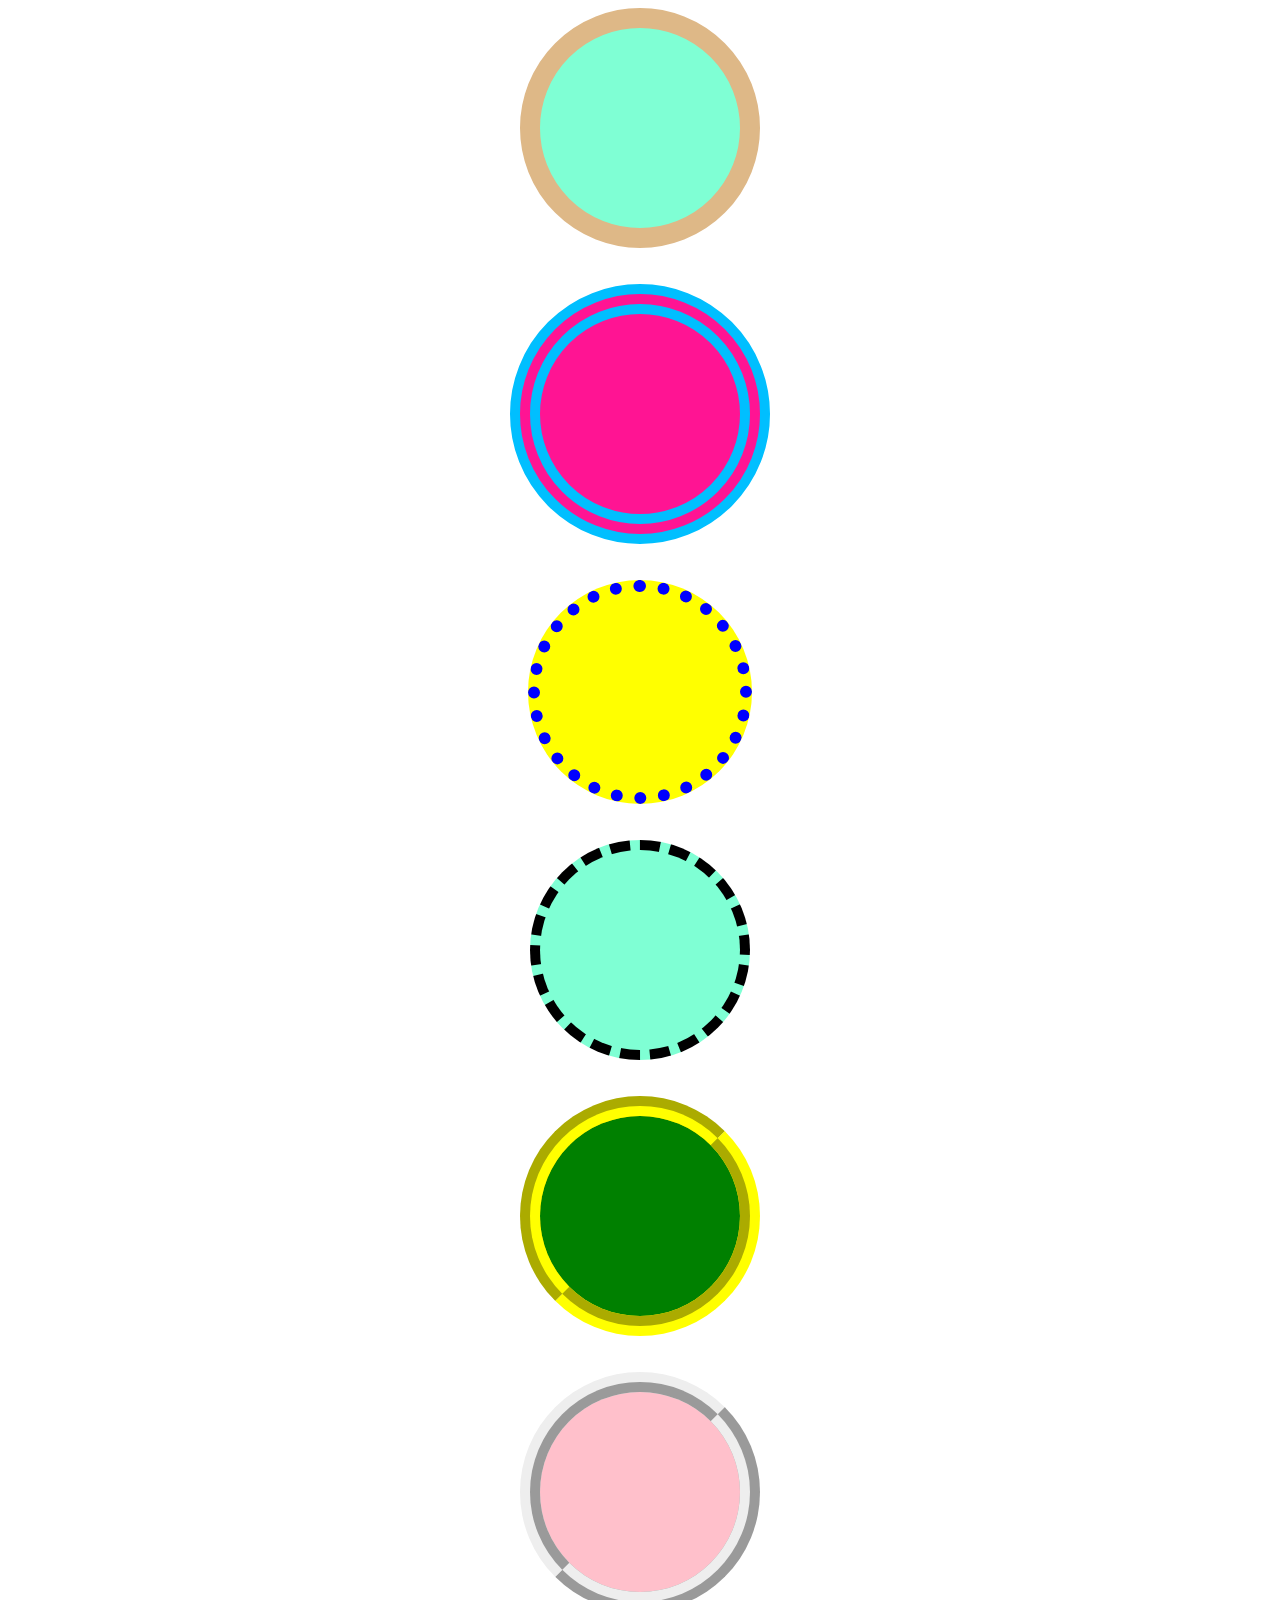
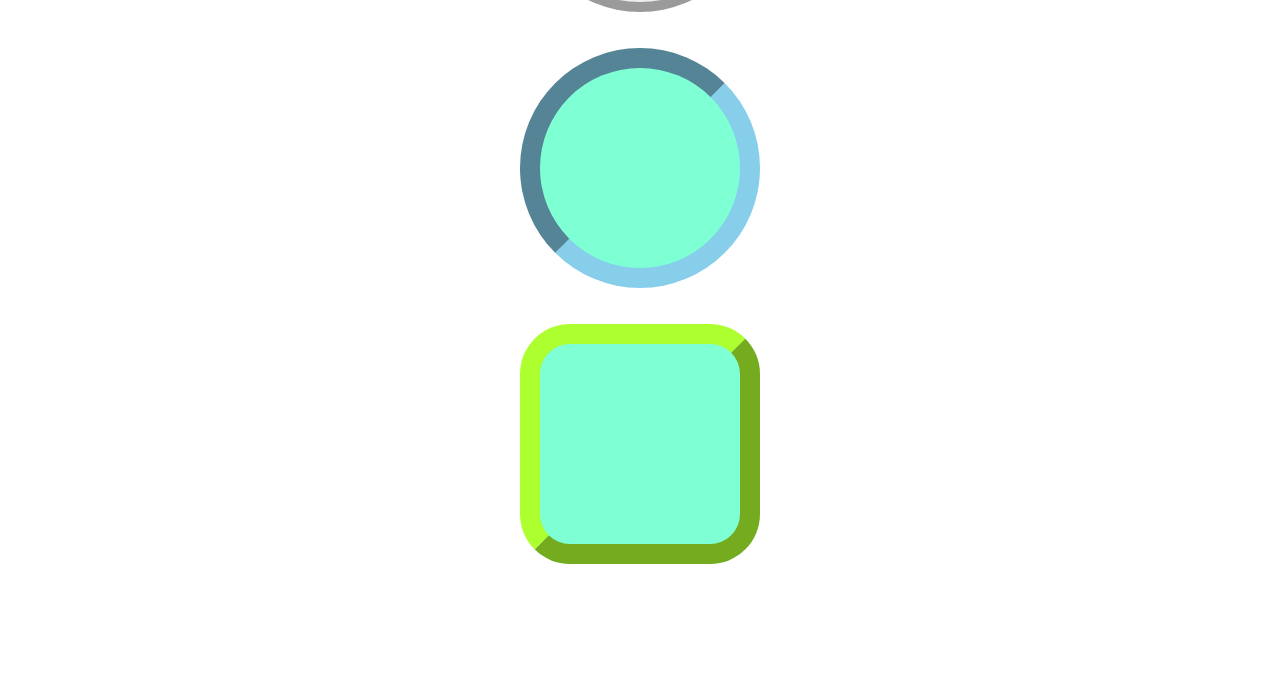
==== index.html @ 7ce3c0d6 "css border type" ====
<!DOCTYPE html>
<html lang="en">
<head>
    <meta charset="UTF-8">
    <meta http-equiv="X-UA-Compatible" content="IE=edge">
    <meta name="viewport" content="width=device-width, initial-scale=1.0">
    <title>css border</title>
    <style>
        .div1{
            height: 200px;
            width: 200px;
            background-color:aquamarine;
            margin:auto;
            border:20px solid burlywood;
            border-radius: 50%;
                                             }
        .div2{
            height:200px;
            width:200px;
            margin:auto;
            background-color: deeppink;
            border: 30px double deepskyblue ;
            border-radius: 50%;
                                            }
        .div3{
            height:200px;
            width:200px;
            background: yellow;
            border: 12px dotted blue;
            margin:auto;
            border-radius: 50%;
        }
        .div4{
            height:200px;
            width:200px;
            border: 10px dashed black;
            background-color: aquamarine;
            margin:auto;
            border-radius: 50%;
        }
        .div5{
            height:200px;
            width:200px;
            border: 20px groove yellow;
            background-color:green;
            margin:auto;
            border-radius: 50%;
        }
        .div6{
            height:200px;
            width:200px;
            border: 20px ridge;
            background-color:pink;
            margin:auto;
            border-radius: 50%;
        }
        .div7{
            height:200px;
            width:200px;
            border: 20px inset skyblue;
            background-color: aquamarine;
            margin:auto;
            border-radius: 50%;
        }
        .div8{
            height:200px;
            width:200px;
            border: 20px outset greenyellow;
            background-color: aquamarine;
            margin:auto;
            border-radius: 50px;
        }
        /*.div9{
            height:200px;
            width:200px;
            border: 20px none black;
            background-color: aquamarine;
            margin:auto;
        }
        .div10{
            height:200px;
            width:200px;
            border: 20px hidden black;
            background-color: aquamarine;
            margin:auto;
        }*/
    </style>
</head>
<body>
    <div class="div1">
               
    </div>
    <br>
    <br>
    <div class="div2">

    </div>
    <br>
    <br>
    <div class="div3">

    </div>
    <br>
    <br>
    <div class="div4"></div>
    <br>
    <br>
    <div class="div5"></div>
    <br>
    <br>
    <div class="div6"></div>
    <br>
    <br>
    <div class="div7"></div>
    <br>
    <br>
    <div class="div8"></div>
    <br>
    <br>
    <div class="div9"></div>
    <br>
    <br>
    <div class="div10"></div>
    <br>
    <br>
    
</body>
</html>
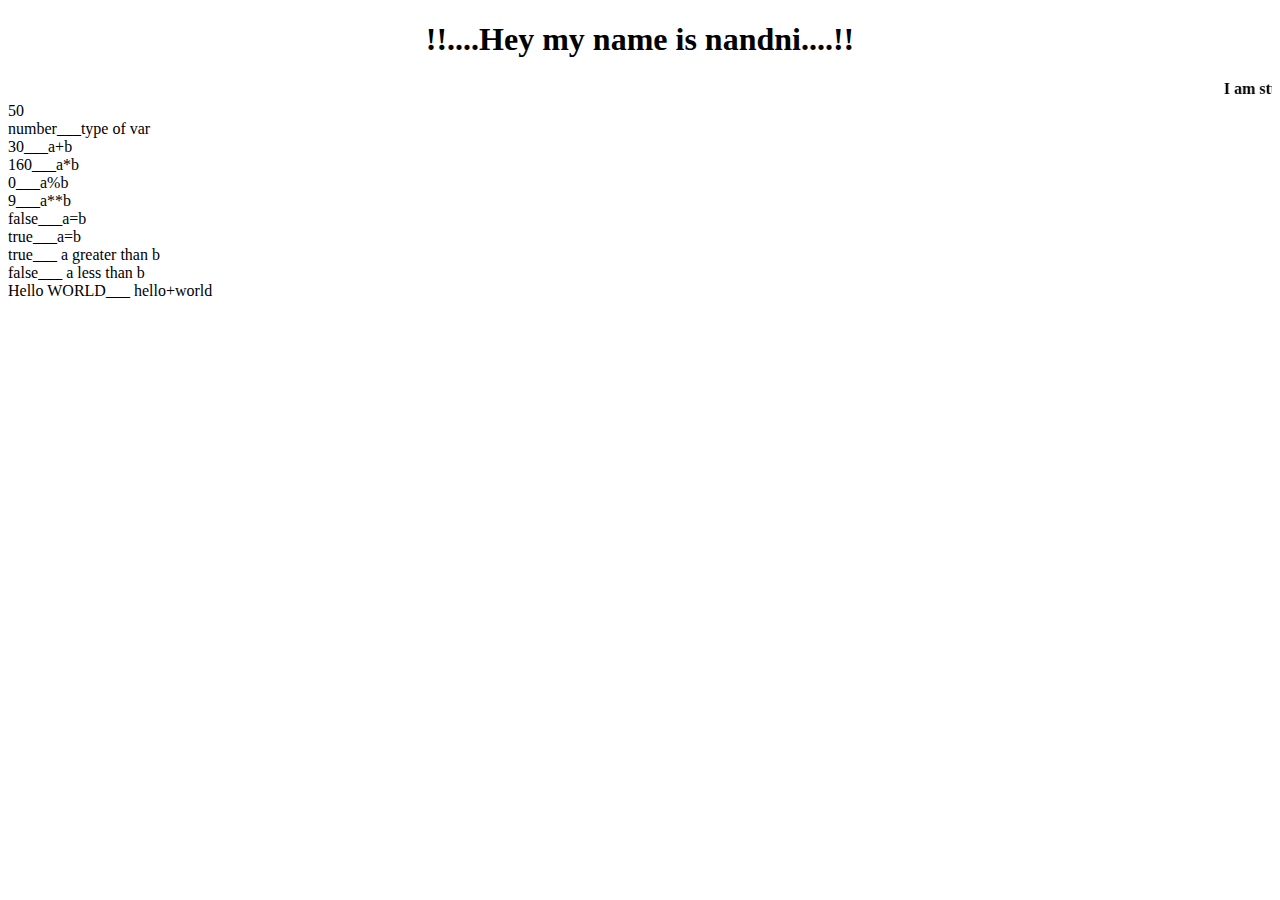
==== commit 25235147: "java script basic" ====
--- a/index.html
+++ b/index.html
@@ -3,126 +3,96 @@
 <head>
     <meta charset="UTF-8">
     <meta http-equiv="X-UA-Compatible" content="IE=edge">
-    <meta name="viewport" content="width=device-width, initial-scale=1.0">
-    <title>css border</title>
-    <style>
-        .div1{
-            height: 200px;
-            width: 200px;
-            background-color:aquamarine;
-            margin:auto;
-            border:20px solid burlywood;
-            border-radius: 50%;
-                                             }
-        .div2{
-            height:200px;
-            width:200px;
-            margin:auto;
-            background-color: deeppink;
-            border: 30px double deepskyblue ;
-            border-radius: 50%;
-                                            }
-        .div3{
-            height:200px;
-            width:200px;
-            background: yellow;
-            border: 12px dotted blue;
-            margin:auto;
-            border-radius: 50%;
-        }
-        .div4{
-            height:200px;
-            width:200px;
-            border: 10px dashed black;
-            background-color: aquamarine;
-            margin:auto;
-            border-radius: 50%;
-        }
-        .div5{
-            height:200px;
-            width:200px;
-            border: 20px groove yellow;
-            background-color:green;
-            margin:auto;
-            border-radius: 50%;
-        }
-        .div6{
-            height:200px;
-            width:200px;
-            border: 20px ridge;
-            background-color:pink;
-            margin:auto;
-            border-radius: 50%;
-        }
-        .div7{
-            height:200px;
-            width:200px;
-            border: 20px inset skyblue;
-            background-color: aquamarine;
-            margin:auto;
-            border-radius: 50%;
-        }
-        .div8{
-            height:200px;
-            width:200px;
-            border: 20px outset greenyellow;
-            background-color: aquamarine;
-            margin:auto;
-            border-radius: 50px;
-        }
-        /*.div9{
-            height:200px;
-            width:200px;
-            border: 20px none black;
-            background-color: aquamarine;
-            margin:auto;
-        }
-        .div10{
-            height:200px;
-            width:200px;
-            border: 20px hidden black;
-            background-color: aquamarine;
-            margin:auto;
-        }*/
-    </style>
+    <meta name="viewport" content="width=<device-width>, initial-scale=1.0">
+    <title>Document</title>
+    <script>
+        // pop up window
+        alert("Welcome to our profile");
+        // text written in script
+        document.write("<center><b><h1>!!....Hey my name is nandni....!!<h1></b></center>")
+        document.write("</b>")
+        document.write("<marquee><b>I am student of BCA department</b></marquee>")
+        document.write("</b>")
+        // types of variable
+        var a=50;
+        document.write(a);
+        document.write("</br>")
+        document.write(typeof a);
+        document.write("___type of var")
+        document.write("</br>")
+        // arithmetic operation
+        // plus variable
+        var a=10;
+        var b=20;
+        var c=a+b;
+        document.write(c);
+        document.write("___a+b")
+        document.write("</br>")
+        // multiply
+        var a=20;
+        var b=8;
+        var c=a*b;
+        document.write(c);
+        document.write("___a*b ")
+        document.write("</br>")
+        // division
+        var a=20;
+        var b=2;
+        var c=a%b;
+        document.write(c);
+        document.write("___a%b ")
+        document.write("</br>")
+        // exponent
+        var a=3;
+        var b=2;
+        var c=a**b;
+        document.write(c);
+        document.write("___a**b ")
+        document.write("</br>")
+        // comparison
+        // not equal
+        var a=20;
+        var b=22;
+        document.write(a==b);
+        document.write("___a=b ")
+        document.write("</br>")
+        // equal
+        var a=20;
+        var b=20;
+        document.write(a==b);
+        document.write("___a=b ")
+        document.write("</br>")
+        // greater than
+        var a=28;
+        var b=20;
+        document.write(a>b);
+        document.write("___ a greater than b ")
+        document.write("</br>")
+        // less than
+        var a=28;
+        var b=20;
+        document.write(a<b);
+        document.write("___ a less than b ")
+        document.write("</br>")
+        // text adding
+        var a="Hello";
+        var b="WORLD";
+        document.write(a+" "+b);
+        document.write("___ hello+world ")
+        document.write("</br>")
+
+
+
+
+        
+        
+
+
+        
+
+      
+    </script>
 </head>
 <body>
-    <div class="div1">
-               
-    </div>
-    <br>
-    <br>
-    <div class="div2">
-
-    </div>
-    <br>
-    <br>
-    <div class="div3">
-
-    </div>
-    <br>
-    <br>
-    <div class="div4"></div>
-    <br>
-    <br>
-    <div class="div5"></div>
-    <br>
-    <br>
-    <div class="div6"></div>
-    <br>
-    <br>
-    <div class="div7"></div>
-    <br>
-    <br>
-    <div class="div8"></div>
-    <br>
-    <br>
-    <div class="div9"></div>
-    <br>
-    <br>
-    <div class="div10"></div>
-    <br>
-    <br>
-    
 </body>
 </html>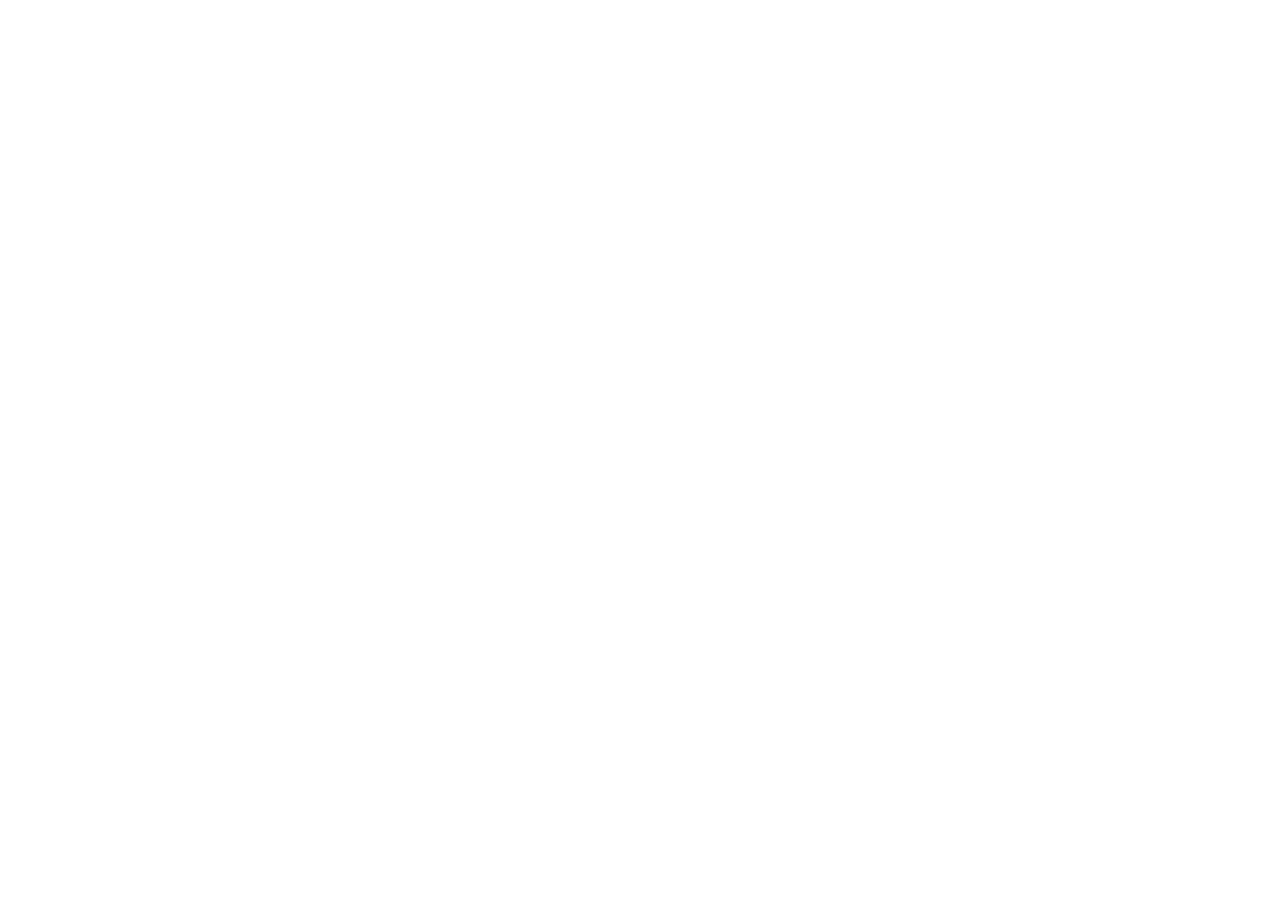
==== commit 5f0acc34: "Update index.html" ====
--- a/index.html
+++ b/index.html
@@ -80,6 +80,19 @@
         document.write(a+" "+b);
         document.write("___ hello+world ")
         document.write("</br>")
+        //var variable
+        var a=10;
+        var a=30;
+        document.write(a);
+        document.write("</br>);
+        // last declare value is show in var variable
+        // let variable
+        let b=3;
+         let c=4;
+         c=5;
+        document.write(b , c);
+        document.write("</br>");
+        // last assigned value is show, we are decalre the value so output is signed value 
 
 
 
@@ -95,4 +108,4 @@
 </head>
 <body>
 </body>
-</html>+</html>
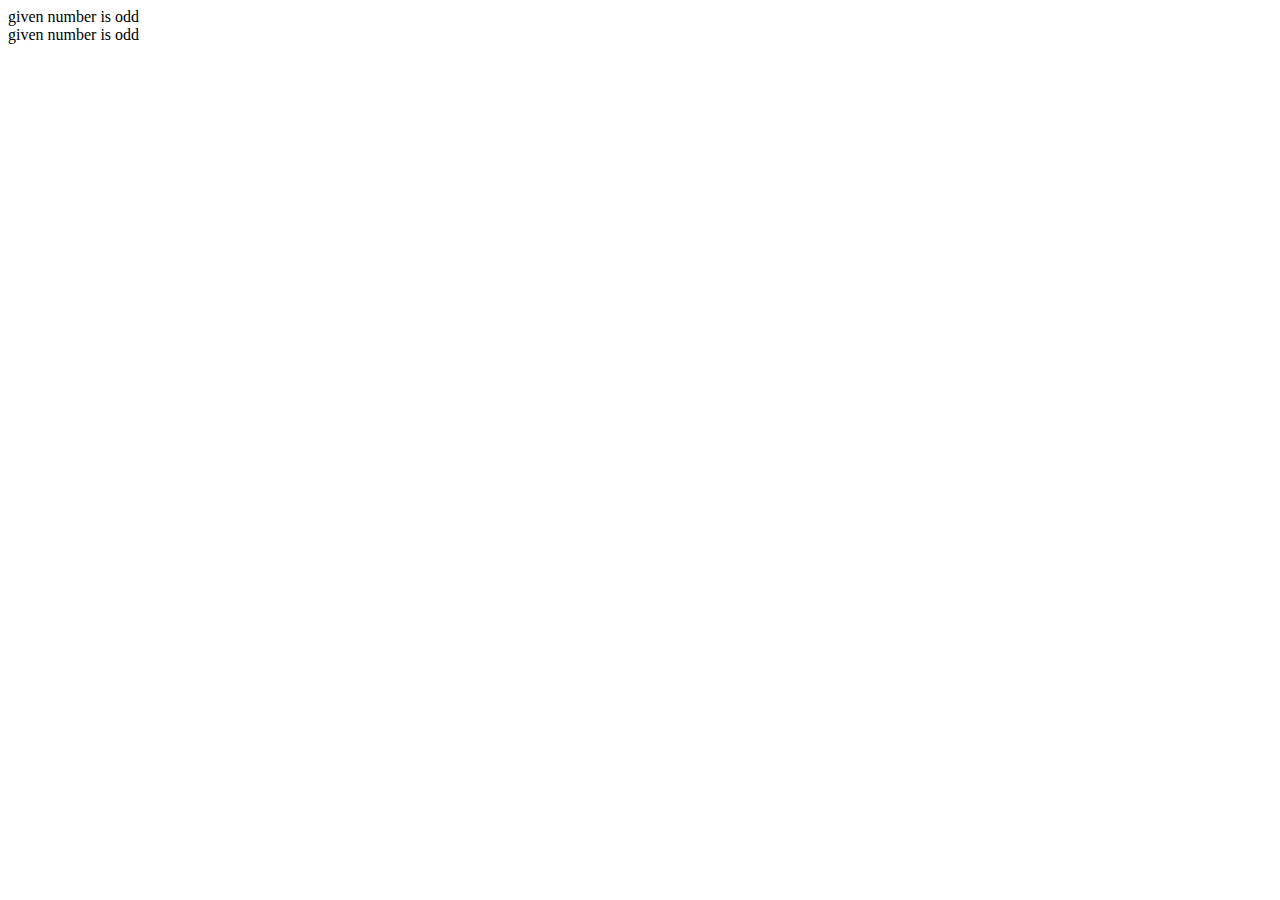
==== commit c4a6c090: "practice questions" ====
--- a/index.html
+++ b/index.html
@@ -3,109 +3,56 @@
 <head>
     <meta charset="UTF-8">
     <meta http-equiv="X-UA-Compatible" content="IE=edge">
-    <meta name="viewport" content="width=<device-width>, initial-scale=1.0">
+    <meta name="viewport" content="width=device-width, initial-scale=1.0">
     <title>Document</title>
     <script>
-        // pop up window
-        alert("Welcome to our profile");
-        // text written in script
-        document.write("<center><b><h1>!!....Hey my name is nandni....!!<h1></b></center>")
-        document.write("</b>")
-        document.write("<marquee><b>I am student of BCA department</b></marquee>")
-        document.write("</b>")
-        // types of variable
-        var a=50;
-        document.write(a);
+        // program-test
+
+        // print "number is even"if the number is divisble by 2.using conditional staement?
+        let a = parseInt(prompt("Enter a number:"))
+
+        if (a%2==0){
+            document.write("given number is even")
+            console.log("given number is even")
+        }
+        else{
+            document.write("given number is odd")
+            console.log("given number is even")
+        }
         document.write("</br>")
-        document.write(typeof a);
-        document.write("___type of var")
-        document.write("</br>")
-        // arithmetic operation
-        // plus variable
-        var a=10;
-        var b=20;
-        var c=a+b;
-        document.write(c);
-        document.write("___a+b")
-        document.write("</br>")
-        // multiply
-        var a=20;
-        var b=8;
-        var c=a*b;
-        document.write(c);
-        document.write("___a*b ")
-        document.write("</br>")
-        // division
-        var a=20;
-        var b=2;
-        var c=a%b;
-        document.write(c);
-        document.write("___a%b ")
-        document.write("</br>")
-        // exponent
-        var a=3;
-        var b=2;
-        var c=a**b;
-        document.write(c);
-        document.write("___a**b ")
-        document.write("</br>")
-        // comparison
-        // not equal
-        var a=20;
-        var b=22;
-        document.write(a==b);
-        document.write("___a=b ")
-        document.write("</br>")
-        // equal
-        var a=20;
-        var b=20;
-        document.write(a==b);
-        document.write("___a=b ")
-        document.write("</br>")
-        // greater than
-        var a=28;
-        var b=20;
-        document.write(a>b);
-        document.write("___ a greater than b ")
-        document.write("</br>")
-        // less than
-        var a=28;
-        var b=20;
-        document.write(a<b);
-        document.write("___ a less than b ")
-        document.write("</br>")
-        // text adding
-        var a="Hello";
-        var b="WORLD";
-        document.write(a+" "+b);
-        document.write("___ hello+world ")
-        document.write("</br>")
-        //var variable
-        var a=10;
-        var a=30;
-        document.write(a);
-        document.write("</br>);
-        // last declare value is show in var variable
-        // let variable
-        let b=3;
-         let c=4;
-         c=5;
-        document.write(b , c);
-        document.write("</br>");
-        // last assigned value is show, we are decalre the value so output is signed value 
+        // Else print"number is odd" if the number return a remainder when divided by 2.using conditional statements?
+        let b = parseInt(prompt("Enter a number:"))
+         
+        if( a%2!==0){
+            document.write("given number is odd")
+            console.log("given number is odd")
+        }
+        else{
+            document.write("given number is even")
+            console.log("given number is even")
+        }
+        // find the largest of three number using logical opertors?
+        const num1 = parseInt(prompt("Enter the 1st number:"))
+        const num2 = parseInt(prompt("Enter the 2nd number:"))
+        const num3 = parseInt(prompt("Enter the 3rd number:"))
+        let largest;
+        if (num1>=num2 && num1>=num3){
+            document.write("first number is biggest");
+        }
+        else if(num2>= num1 && num2>=num3){
+            console.log("Second number is biggest")
+        }
+        else{
+            console.log("Third number is biggest")
+        }
 
 
 
 
-        
-        
 
-
-        
-
-      
     </script>
 </head>
 <body>
+    
 </body>
-</html>
+</html>